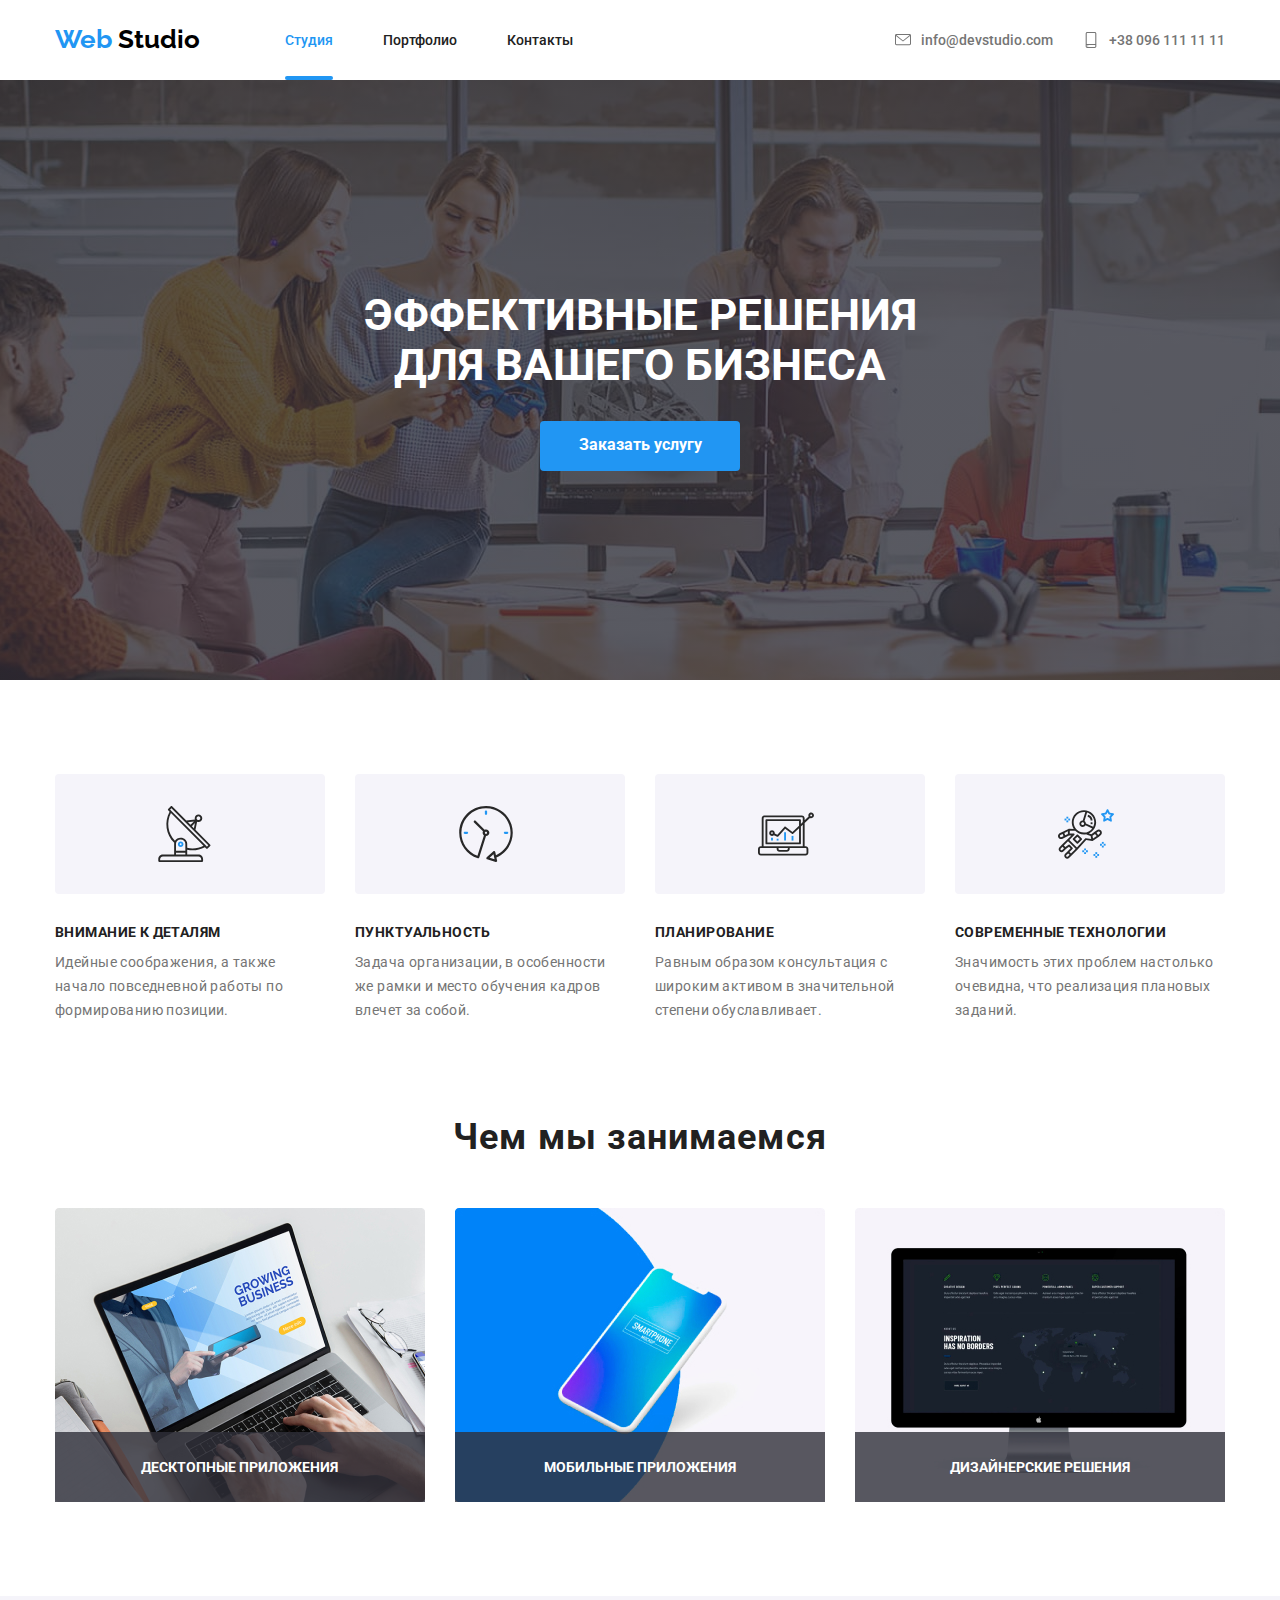
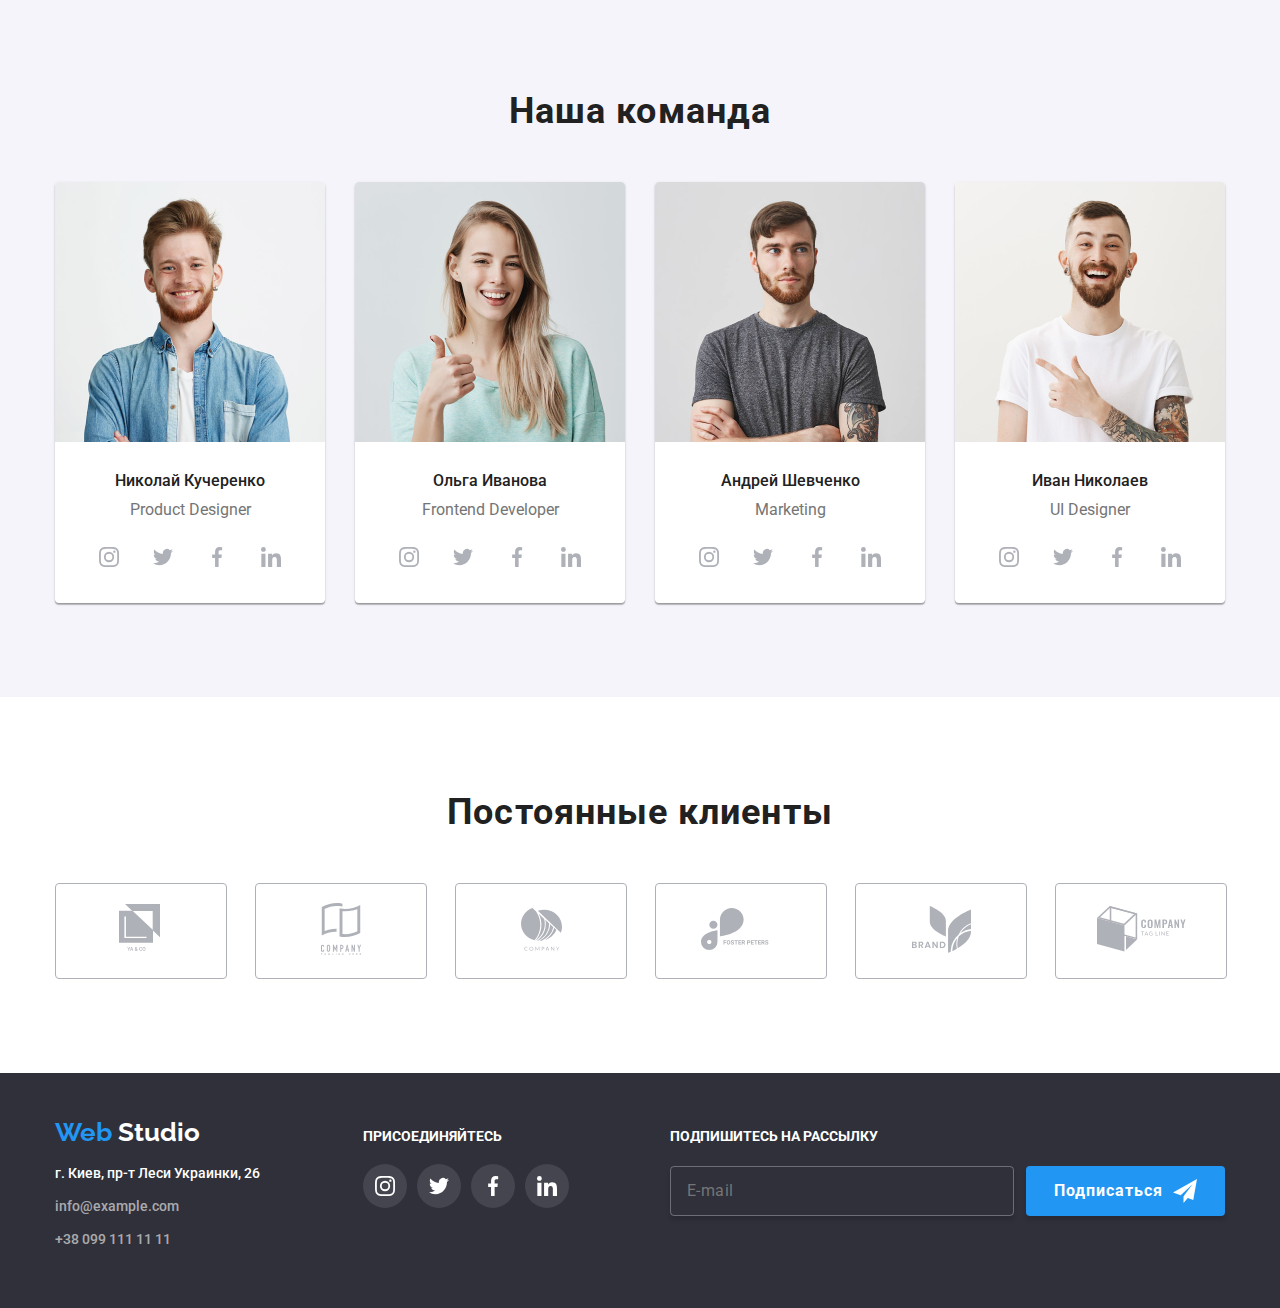
==== index.html @ 0047af76 "clone-of-hw-5" ====
<!DOCTYPE html>
<html lang="en">
  <head>
    <meta charset="UTF-8" />
    <meta name="viewport" content="width=device-width, initial-scale=1.0" />
    <title>Web Studio v.1</title>
    <link rel="stylesheet" href="./css/normalize.css" />
    <link rel="stylesheet" href="./css/styles.css" />
    <link
      href="https://fonts.googleapis.com/css2?family=Raleway:wght@700&family=Roboto:wght@400;500;700&display=swap"
      rel="stylesheet"
    />
  </head>
  <body>
    <header>
      <div class="container">
        <a class="logo" href="./index.html">Web <span>Studio</span></a>
        <nav>
          <ul class="header-menu-list">
            <li class="header-menu-listitem">
              <a class="actual-page" href="./index.html">Студия</a>
            </li>
            <li class="header-menu-listitem">
              <a href="./portfolio.html">Портфолио</a>
            </li>
            <li class="header-menu-listitem"><a href="">Контакты</a></li>
          </ul>
        </nav>
        <address class="header-contacts-list">
          <ul class="header-contacts-list">
            <li class="header-contacts-listitem">
              <a href="mailto:info@devstudio.com"
                ><svg class="header-adress-icon">
                  <use href="./img/sprite.svg#envelope"></use>
                </svg>
                info@devstudio.com</a
              >
            </li>
            <li class="header-contacts-listitem">
              <a href="tel:+380961111111"
                ><svg class="header-adress-icon">
                  <use href="./img/sprite.svg#smartphone"></use>
                </svg>
                +38 096 111 11 11</a
              >
            </li>
          </ul>
        </address>
      </div>
    </header>
    <main>
      <section>
        <div class="mainimage">
          <h1>эффективные решения для вашего бизнеса</h1>
          <button>
            Заказать услугу
          </button>
        </div>
      </section>
      <section>
        <h2 class="visually-hidden">Наши преимущества</h2>
        <div class="container container-padding">
          <ul class="our-benefits-list">
            <li class="our-benefits-listitem">
              <div>
                <svg class="our-benefits-icon">
                  <use href="./img/sprite.svg#antenna1"></use>
                </svg>
              </div>
              <h3>Внимание к деталям</h3>
              <p>
                Идейные соображения, а также начало повседневной работы по
                формированию позиции.
              </p>
            </li>
            <li class="our-benefits-listitem">
              <div>
                <svg class="our-benefits-icon">
                  <use href="./img/sprite.svg#clock1"></use>
                </svg>
              </div>
              <h3>Пунктуальность</h3>
              <p>
                Задача организации, в особенности же рамки и место обучения
                кадров влечет за собой.
              </p>
            </li>
            <li class="our-benefits-listitem">
              <div>
                <svg class="our-benefits-icon">
                  <use href="./img/sprite.svg#diagram1"></use>
                </svg>
              </div>
              <h3>Планирование</h3>
              <p>
                Равным образом консультация с широким активом в значительной
                степени обуславливает.
              </p>
            </li>
            <li class="our-benefits-listitem">
              <div>
                <svg class="our-benefits-icon">
                  <use href="./img/sprite.svg#astronaut1"></use>
                </svg>
              </div>
              <h3>Современные технологии</h3>
              <p>
                Значимость этих проблем настолько очевидна, что реализация
                плановых заданий.
              </p>
            </li>
          </ul>
        </div>
      </section>
      <section>
        <div class="container container-padding cropped-container">
          <h2>Чем мы занимаемся</h2>
          <ul class="what-we-do-list">
            <li class="what-we-do-list-item">
              <img src="./img/img1.jpg" alt="Изоброжение ноутбука" />
              <h3 class="what-we-do-list-header">Десктопные приложения</h3>
            </li>
            <li class="what-we-do-list-item">
              <img src="./img/img2.jpg" alt="Изоброжение смартфона" />
              <h3 class="what-we-do-list-header">Мобильные приложения</h3>
            </li>
            <li class="what-we-do-list-item">
              <img src="./img/img3.jpg" alt="Изоброжение сайта" />
              <h3 class="what-we-do-list-header">Дизайнерские решения</h3>
            </li>
          </ul>
        </div>
      </section>
      <section class="our-team-section">
        <div class="container container-padding">
          <h2>Наша команда</h2>
          <ul class="our-team-list">
            <li class="our-team-list-item">
              <img src="./img/our-team-img-1.png" alt="Николай Кучеренко" />
              <h4 class="our-team-list-name">Николай Кучеренко</h4>
              <p class="our-team-list-role">Product Designer</p>
              <ul class="our-team-list-item-social">
                <li>
                  <a href="" class="social">
                    <svg class="our-team-social-icon">
                      <use href="./img/sprite.svg#instagram"></use>
                    </svg>
                  </a>
                </li>
                <li>
                  <a href="" class="social">
                    <svg class="our-team-social-icon">
                      <use href="./img/sprite.svg#twitter"></use>
                    </svg>
                  </a>
                </li>
                <li>
                  <a href="" class="social">
                    <svg class="our-team-social-icon">
                      <use href="./img/sprite.svg#facebook"></use>
                    </svg>
                  </a>
                </li>
                <li>
                  <a href="" class="social">
                    <svg class="our-team-social-icon">
                      <use href="./img/sprite.svg#linkedin"></use>
                    </svg>
                  </a>
                </li>
              </ul>
            </li>
            <li class="our-team-list-item">
              <img src="./img/our-team-img-2.png" alt="Ольга Иванова" />
              <h4 class="our-team-list-name">Ольга Иванова</h4>
              <p class="our-team-list-role">Frontend Developer</p>
              <ul class="our-team-list-item-social">
                <li>
                  <a href="" class="social">
                    <svg class="our-team-social-icon">
                      <use href="./img/sprite.svg#instagram"></use>
                    </svg>
                  </a>
                </li>
                <li>
                  <a href="" class="social">
                    <svg class="our-team-social-icon">
                      <use href="./img/sprite.svg#twitter"></use>
                    </svg>
                  </a>
                </li>
                <li>
                  <a href="" class="social">
                    <svg class="our-team-social-icon">
                      <use href="./img/sprite.svg#facebook"></use>
                    </svg>
                  </a>
                </li>
                <li>
                  <a href="" class="social">
                    <svg class="our-team-social-icon">
                      <use href="./img/sprite.svg#linkedin"></use>
                    </svg>
                  </a>
                </li>
              </ul>
            </li>
            <li class="our-team-list-item">
              <img src="./img/our-team-img-3.png" alt="Андрей Шевченко" />
              <h4 class="our-team-list-name">Андрей Шевченко</h4>
              <p class="our-team-list-role">Marketing</p>
              <ul class="our-team-list-item-social">
                <li>
                  <a href="" class="social">
                    <svg class="our-team-social-icon">
                      <use href="./img/sprite.svg#instagram"></use>
                    </svg>
                  </a>
                </li>
                <li>
                  <a href="" class="social">
                    <svg class="our-team-social-icon">
                      <use href="./img/sprite.svg#twitter"></use>
                    </svg>
                  </a>
                </li>
                <li>
                  <a href="" class="social">
                    <svg class="our-team-social-icon">
                      <use href="./img/sprite.svg#facebook"></use>
                    </svg>
                  </a>
                </li>
                <li>
                  <a href="" class="social">
                    <svg class="our-team-social-icon">
                      <use href="./img/sprite.svg#linkedin"></use>
                    </svg>
                  </a>
                </li>
              </ul>
            </li>
            <li class="our-team-list-item">
              <img src="./img/our-team-img-4.png" alt="Иван Николаев" />
              <h4 class="our-team-list-name">Иван Николаев</h4>
              <p class="our-team-list-role">UI Designer</p>
              <ul class="our-team-list-item-social">
                <li>
                  <a href="" class="social">
                    <svg class="our-team-social-icon">
                      <use href="./img/sprite.svg#instagram"></use>
                    </svg>
                  </a>
                </li>
                <li>
                  <a href="" class="social">
                    <svg class="our-team-social-icon">
                      <use href="./img/sprite.svg#twitter"></use>
                    </svg>
                  </a>
                </li>
                <li>
                  <a href="" class="social">
                    <svg class="our-team-social-icon">
                      <use href="./img/sprite.svg#facebook"></use>
                    </svg>
                  </a>
                </li>
                <li>
                  <a href="" class="social">
                    <svg class="our-team-social-icon">
                      <use href="./img/sprite.svg#linkedin"></use>
                    </svg>
                  </a>
                </li>
              </ul>
            </li>
          </ul>
        </div>
      </section>
      <section>
        <div class="container container-padding">
          <h2>Постоянные клиенты</h2>
          <ul class="our-clients-list">
            <li class="our-clients-listitem">
              <a href="">
                <svg class="our-clients-icon">
                  <use href="./img/sprite.svg#Client1"></use>
                </svg>
              </a>
            </li>
            <li class="our-clients-listitem">
              <a href="">
                <svg class="our-clients-icon">
                  <use href="./img/sprite.svg#Client2"></use>
                </svg>
              </a>
            </li>
            <li class="our-clients-listitem">
              <a href="">
                <svg class="our-clients-icon">
                  <use href="./img/sprite.svg#Client3"></use>
                </svg>
              </a>
            </li>
            <li class="our-clients-listitem">
              <a href="">
                <svg class="our-clients-icon">
                  <use href="./img/sprite.svg#Client4"></use>
                </svg>
              </a>
            </li>
            <li class="our-clients-listitem">
              <a href="">
                <svg class="our-clients-icon">
                  <use href="./img/sprite.svg#Client5"></use>
                </svg>
              </a>
            </li>
            <li class="our-clients-listitem">
              <a href="">
                <svg class="our-clients-icon">
                  <use href="./img/sprite.svg#Client6"></use>
                </svg>
              </a>
            </li>
          </ul>
        </div>
      </section>
    </main>
    <footer>
      <div class="container">
        <div class="footer-list">
          <div>
            <a class="footer-logo" href="./index.html"
              >Web <span>Studio</span></a
            >
            <address>
              <ul class="footer-contacts-list">
                <li>г. Киев, пр-т Леси Украинки, 26</li>
                <li><a href="mailto:info@example.com">info@example.com</a></li>
                <li><a href="tel:+380991111111">+38 099 111 11 11</a></li>
              </ul>
            </address>
          </div>
          <div>
            <p class="footer-list-item">присоединяйтесь</p>
            <ul class="footer-social">
              <li>
                <a href="" class="social">
                  <svg class="footer-icon">
                    <use href="./img/sprite.svg#instagram"></use>
                  </svg>
                </a>
              </li>
              <li>
                <a href="" class="social">
                  <svg class="footer-icon">
                    <use href="./img/sprite.svg#twitter"></use>
                  </svg>
                </a>
              </li>
              <li>
                <a href="" class="social">
                  <svg class="footer-icon">
                    <use href="./img/sprite.svg#facebook"></use>
                  </svg>
                </a>
              </li>
              <li>
                <a href="" class="social">
                  <svg class="footer-icon">
                    <use href="./img/sprite.svg#linkedin"></use>
                  </svg>
                </a>
              </li>
            </ul>
          </div>
          <div>
            <form action="" method="get">
              <label class="footer-list-item" for="roma"
                >Подпишитесь на рассылку</label
              >
              <div class="input-group">
                <input
                  id="mail-input"
                  name="Emailinput"
                  type="mail"
                  placeholder="E-mail"
                />
                <button class="submit-button" type="submit">
                  <a>
                    <span>Подписаться</span>
                    <svg class="send-icon">
                      <use href="./img/sprite.svg#icon-send"></use>
                    </svg>
                  </a>
                </button>
              </div>
            </form>
          </div>
        </div>
      </div>
    </footer>
  </body>
</html>
---- css/styles.css ----
:root {
  --main-color: #2196f3;
  --black-color: #000000;
  --icon-black-color: #282828;
  --white-color: #ffffff;
  --text-color: #757575;
  --title-color: #212121;
  --social-icon-color: #afb1b8;
  --overlay-color: rgba(47, 48, 58, 0.8);
  --transition-fuction: 250ms cubic-bezier(0.4, 0, 0.2, 1);
}
* {
  padding: 0px;
  margin: 0px;
}
a {
  text-decoration: none;
}
li {
  list-style: none;
}
img {
  display: block;
}
header > div {
  display: flex;
  align-items: center;
}
.header-adress-icon {
  margin-right: 10px;
  width: 16px;
  height: 16px;
}
.logo {
  color: var(--main-color);
  font-family: "Raleway", sans-serif;
  font-weight: 700;
  font-size: 26px;
}
.logo > span {
  color: var(--black-color);
}
.header-menu-list {
  display: flex;
  margin-left: 85px;
}
.header-menu-listitem {
  display: block;
}
.header-menu-list a {
  color: var(--title-color);
  font-family: "Roboto", sans-serif;
  font-weight: 500;
  font-size: 14px;
  transition: color var(--transition-fuction);
  display: flex;
  padding: 32px 0px;
}
.header-menu-list :not(:first-child) {
  margin-left: 50px;
}
.header-menu-list a:hover,
.header-menu-list a:focus {
  color: var(--main-color);
}
.header-menu-list .actual-page {
  color: var(--main-color);
}
.actual-page {
  position: relative;
}
.actual-page:after {
  content: "";
  background: var(--main-color);
  border-radius: 2px;
  height: 4px;
  position: absolute;
  bottom: 0px;
  left: 0px;
  right: 0px;
}
.header-contacts-list {
  display: flex;
  margin-left: auto;
}
.header-contacts-list a {
  color: var(--text-color);
  font-family: "Roboto", sans-serif;
  font-weight: 500;
  font-size: 14px;
  font-style: normal;
  transition: color var(--transition-fuction), fill var(--transition-fuction);
  fill: var(--text-color);
}
.header-contacts-list a:hover,
.header-contacts-list a:focus {
  color: var(--main-color);
  fill: var(--main-color);
}
.header-contacts-list li:not(:first-child) {
  margin-left: 30px;
}
.header-contacts-listitem a {
  display: flex;
  align-items: center;
}
.container {
  width: 1170px;
  margin: 0px auto 0px;
}
.container-padding {
  padding: 94px 0px 94px;
}
.mainimage {
  background: linear-gradient(var(--overlay-color), var(--overlay-color)),
    url("../img/Header-img-condensed.jpg") no-repeat center;
  display: flex;
  flex-direction: column;
  align-items: center;
  justify-content: center;
  height: 600px;
  max-width: 1600px;
  margin-right: auto;
  margin-left: auto;
}
h1 {
  color: var(--white-color);
  font-family: "Roboto", sans-serif;
  font-weight: 700;
  font-size: 44px;
  text-transform: uppercase;
  margin-bottom: 30px;
  width: 650px;
  text-align: center;
}
.mainimage > button {
  background-color: var(--main-color);
  color: var(--white-color);
  font-family: "Roboto", sans-serif;
  font-weight: 700;
  font-size: 16px;
  width: 200px;
  height: 50px;
  border-width: 0px;
  border-radius: 4px;
}
.our-benefits-list {
  color: var(--text-color);
  font-family: "Roboto", sans-serif;
  font-weight: 400;
  font-size: 14px;
  letter-spacing: 0.03em;
  display: flex;
}
.our-benefits-listitem {
  width: calc((100% - 30px * 3) / 4);
}
.our-benefits-listitem div {
  display: flex;
  justify-content: center;
  align-items: center;
  background-color: #f5f4fa;
  border-radius: 4px;
  height: 120px;
}
.our-benefits-listitem:not(:last-child) {
  margin-right: 30px;
}
.our-benefits-listitem p {
  line-height: 24px;
}
.our-benefits-list h3 {
  color: var(--title-color);
  font-family: "Roboto", sans-serif;
  font-weight: 700;
  font-size: 14px;
  text-transform: uppercase;
  margin-top: 30px;
  margin-bottom: 10px;
}
.our-benefits-icon {
  width: 64px;
  height: 64px;
}
section h2 {
  color: var(--title-color);
  font-family: "Roboto", sans-serif;
  font-weight: 700;
  font-size: 36px;
  margin-bottom: 50px;
  line-height: 42px;
  text-align: center;
  letter-spacing: 0.03em;
}
.cropped-container {
  padding-top: 0px;
}
.what-we-do-list {
  display: flex;
}
.what-we-do-list-item {
  position: relative;
  width: calc((100% - 30px * 2) / 3);
}
.what-we-do-list-item:not(:last-child) {
  margin-right: 30px;
}
.what-we-do-list-header {
  color: var(--white-color);
  font-family: "Roboto", sans-serif;
  font-weight: 700;
  font-size: 14px;
  text-transform: uppercase;
  text-align: center;
  line-height: 70px;
  background-color: var(--overlay-color);
  width: 100%;
  position: absolute;
  bottom: 0px;
}
.our-team-section {
  background-color: #f5f4fa;
}
.our-team h2 {
  margin-top: 0px;
  padding-top: 94px;
  margin-bottom: 50;
  line-height: 42px;
  text-align: center;
  letter-spacing: 0.03em;
}
.our-team-list,
.our-team-list-item-social {
  display: flex;
}
.our-team-list-item {
  width: calc((100% - 30px * 3) / 4);
  background-color: var(--white-color);
  box-shadow: 0px 2px 1px rgba(0, 0, 0, 0.2), 0px 1px 1px rgba(0, 0, 0, 0.14),
    0px 1px 3px rgba(0, 0, 0, 0.12);
  border-radius: 4px;
}
.our-team-list-item:not(:last-child) {
  margin-right: 30px;
}
.our-team-list-item h4 {
  color: var(--title-color);
  font-family: "Roboto", sans-serif;
  font-weight: 500;
  font-size: 16px;
  margin: 30px 0px 0px;
  text-align: center;
}
.our-team-list-item img {
  width: 100%;
}
.our-team-list-item p {
  color: var(--text-color);
  font-family: "Roboto", sans-serif;
  font-weight: 400;
  font-size: 16px;
  margin: 10px 0px 0px;
  text-align: center;
}
.our-team-list-item-social {
  justify-content: space-between;
  padding: 16px 32px 24px;
}
.our-team-social-icon,
.footer-icon {
  height: 44px;
  width: 44px;
}
.social {
  display: block;
  line-height: 0px;
  fill: var(--social-icon-color);
  border-radius: 50%;
  transition: fill var(--transition-fuction),
    background var(--transition-fuction);
}
.social:hover,
.social:focus {
  fill: var(--white-color);
  background: var(--main-color);
}
.our-clients h2 {
  padding-top: 94px;
  margin-top: 0px;
  margin-bottom: 50px;
  line-height: 42px;
  text-align: center;
  letter-spacing: 0.03em;
}
.our-clients-list {
  display: flex;
}
.our-clients-listitem:not(:last-child) {
  margin-right: 30px;
}
.our-clients-listitem {
  width: calc((100% - 30px * 5) / 6);
}
.our-clients-listitem a:hover,
.our-clients-listitem a:focus {
  fill: var(--main-color);
  border-color: var(--main-color);
}
.our-clients-listitem a {
  display: inline-block;
  fill: var(--social-icon-color);
  border: 1px solid var(--social-icon-color);
  border-radius: 4px;
  transition: fill var(--transition-fuction),
    border-color var(--transition-fuction);
}
.our-clients-icon {
  width: 170px;
  height: 90px;
}
footer {
  background-color: #2f303a;
  padding: 45px 0px 60px;
}
.footer-list,
.footer-social {
  display: flex;
}
.footer-list {
  align-items: baseline;
}
.footer-social {
  margin-top: 20px;
}
.footer-social a {
  background: rgba(255, 255, 255, 0.1);
  fill: var(--white-color);
}
.footer-social > li:not(:last-child) {
  margin-right: 10px;
}
.footer-list > div:not(:last-child) {
  width: calc((100% - 60px) / 4);
  margin-right: 30px;
}
.footer-list > div:last-child {
  width: calc((100% - 60px) / 2);
}
.footer-logo {
  color: var(--main-color);
  font-family: "Raleway", sans-serif;
  font-weight: 700;
  font-size: 26px;
}
.footer-logo > span {
  color: var(--white-color);
}
.footer-contacts-list a {
  color: rgba(255, 255, 255, 0.6);
  font-family: "Roboto", sans-serif;
  font-weight: 500;
  font-size: 14px;
  font-style: normal;
  transition: color var(--transition-fuction);
}
.footer-contacts-list a:hover {
  color: var(--main-color);
}
.footer-contacts-list li {
  color: var(--white-color);
  font-family: "Roboto", sans-serif;
  font-weight: 500;
  font-size: 14px;
  font-style: normal;
  padding-top: 17px;
}
.footer-list-item {
  color: var(--white-color);
  font-family: "Roboto", sans-serif;
  font-weight: 700;
  font-size: 14px;
  text-transform: uppercase;
}
.visually-hidden {
  position: absolute;
  width: 1px;
  height: 1px;
  margin: -1px;
  border: 0;
  padding: 0;
  clip: rect(0 0 0 0);
  overflow: hidden;
}
.secondari-nav {
  padding: 0px 400px 50px;
}
.secondari-nav-list {
  display: flex;
  justify-content: center;
}
.secondary-nav-listitem:not(:last-child) {
  margin-right: 8px;
}
.secondary-nav-listitem a {
  display: inline-block;
  font-family: "Roboto", sans-serif;
  font-weight: 500;
  font-size: 16px;
  line-height: 38px;
  height: 38px;
  background: #f5f4fa;
  border-radius: 4px;
  padding: 0px 22px 0px;
  color: var(--title-color);
  transition: background var(--transition-fuction),
    color var(--transition-fuction), box-shadow var(--transition-fuction);
}
.secondary-nav-listitem a:hover,
.secondary-nav-listitem a:focus {
  background: var(--main-color);
  color: var(--white-color);
  box-shadow: 0px 2px 2px rgba(0, 0, 0, 0.12), 0px 1px 2px rgba(0, 0, 0, 0.08),
    0px 3px 1px rgba(0, 0, 0, 0.1);
}
.portfolio {
  padding: 94px 0px 94px;
  border-top: 1px solid #ececec;
}
.portfolio-list {
  display: flex;
  flex-wrap: wrap;
}
.portfolio-list li {
  width: calc((100% - 60px) / 3);
  margin-bottom: 30px;
}
.portfolio-list > li:not(:nth-child(3n)) {
  margin-right: 30px;
}
.portfolio-list > li:nth-last-child(-n + 3) {
  margin-bottom: 0px;
}
.portfolio-listitem {
  display: inline-block;
  border: 1px solid #eeeeee;
  transition: box-shadow var(--transition-fuction);
}
.portfolio-listitem > div:first-child {
  position: relative;
  overflow: hidden;
}
.hover-text {
  background: rgba(33, 150, 243, 0.9);
  color: var(--white-color);
  font-family: "Roboto", sans-serif;
  font-weight: 400;
  font-size: 18px;
  line-height: 28px;
  height: 100%;
  width: 100%;
  padding: 63px 24px;
  top: 100%;
  position: absolute;
  transition: top var(--transition-fuction);
}
.portfolio-listitem:hover,
.portfolio-listitem:focus {
  box-shadow: 1px 4px 6px rgba(0, 0, 0, 0.16), 0px 4px 4px rgba(0, 0, 0, 0.06),
    0px 1px 1px rgba(0, 0, 0, 0.12);
}
.portfolio-listitem:hover .hover-text,
.portfolio-listitem:focus .hover-text {
  top: 0px;
}
.portfolio-listitem-div {
  padding: 20px 24px 20px;
  position: relative;
  background: var(--white-color);
}
.portfolio-listitem-div > h4 {
  color: var(--title-color);
  font-family: "Roboto", sans-serif;
  font-weight: 700;
  font-size: 18px;
  line-height: 36px;
}
.portfolio-listitem-div > h4 + p {
  color: var(--text-color);
  font-family: "Roboto", sans-serif;
  font-weight: 400;
  font-size: 16px;
  line-height: 30px;
  margin-top: 4px;
}
.portfolio-listitem img {
  width: 100%;
}
.submit-button {
  border: none;
  background: none;
}
.submit-button > a {
  font-family: Roboto;
  font-weight: 700;
  font-size: 16px;
  line-height: 30px;
  text-align: center;
  letter-spacing: 0.06em;
  color: var(--white-color);
  background: var(--main-color);
  display: flex;
  align-items: center;
  cursor: pointer;
  padding: 10px 28px;
  box-shadow: 0px 4px 4px rgba(0, 0, 0, 0.15);
  border-radius: 4px;
}
.send-icon {
  width: 24px;
  height: 24px;
  fill: var(--white-color);
  margin-left: 10px;
}
.input-group {
  display: flex;
  margin-top: 20px;
}
.input-group input {
  margin-right: 12px;
  background: none;
  border: 1px solid rgba(255, 255, 255, 0.3);
  border-radius: 4px;
  width: 358px;
  box-shadow: 0px 4px 4px rgba(0, 0, 0, 0.15);
  font-family: Roboto;
  font-weight: 400;
  font-size: 16px;
  line-height: 20px;
  letter-spacing: 0.03em;
  color: rgba(255, 255, 255, 0.6);
  text-indent: 16px;
}
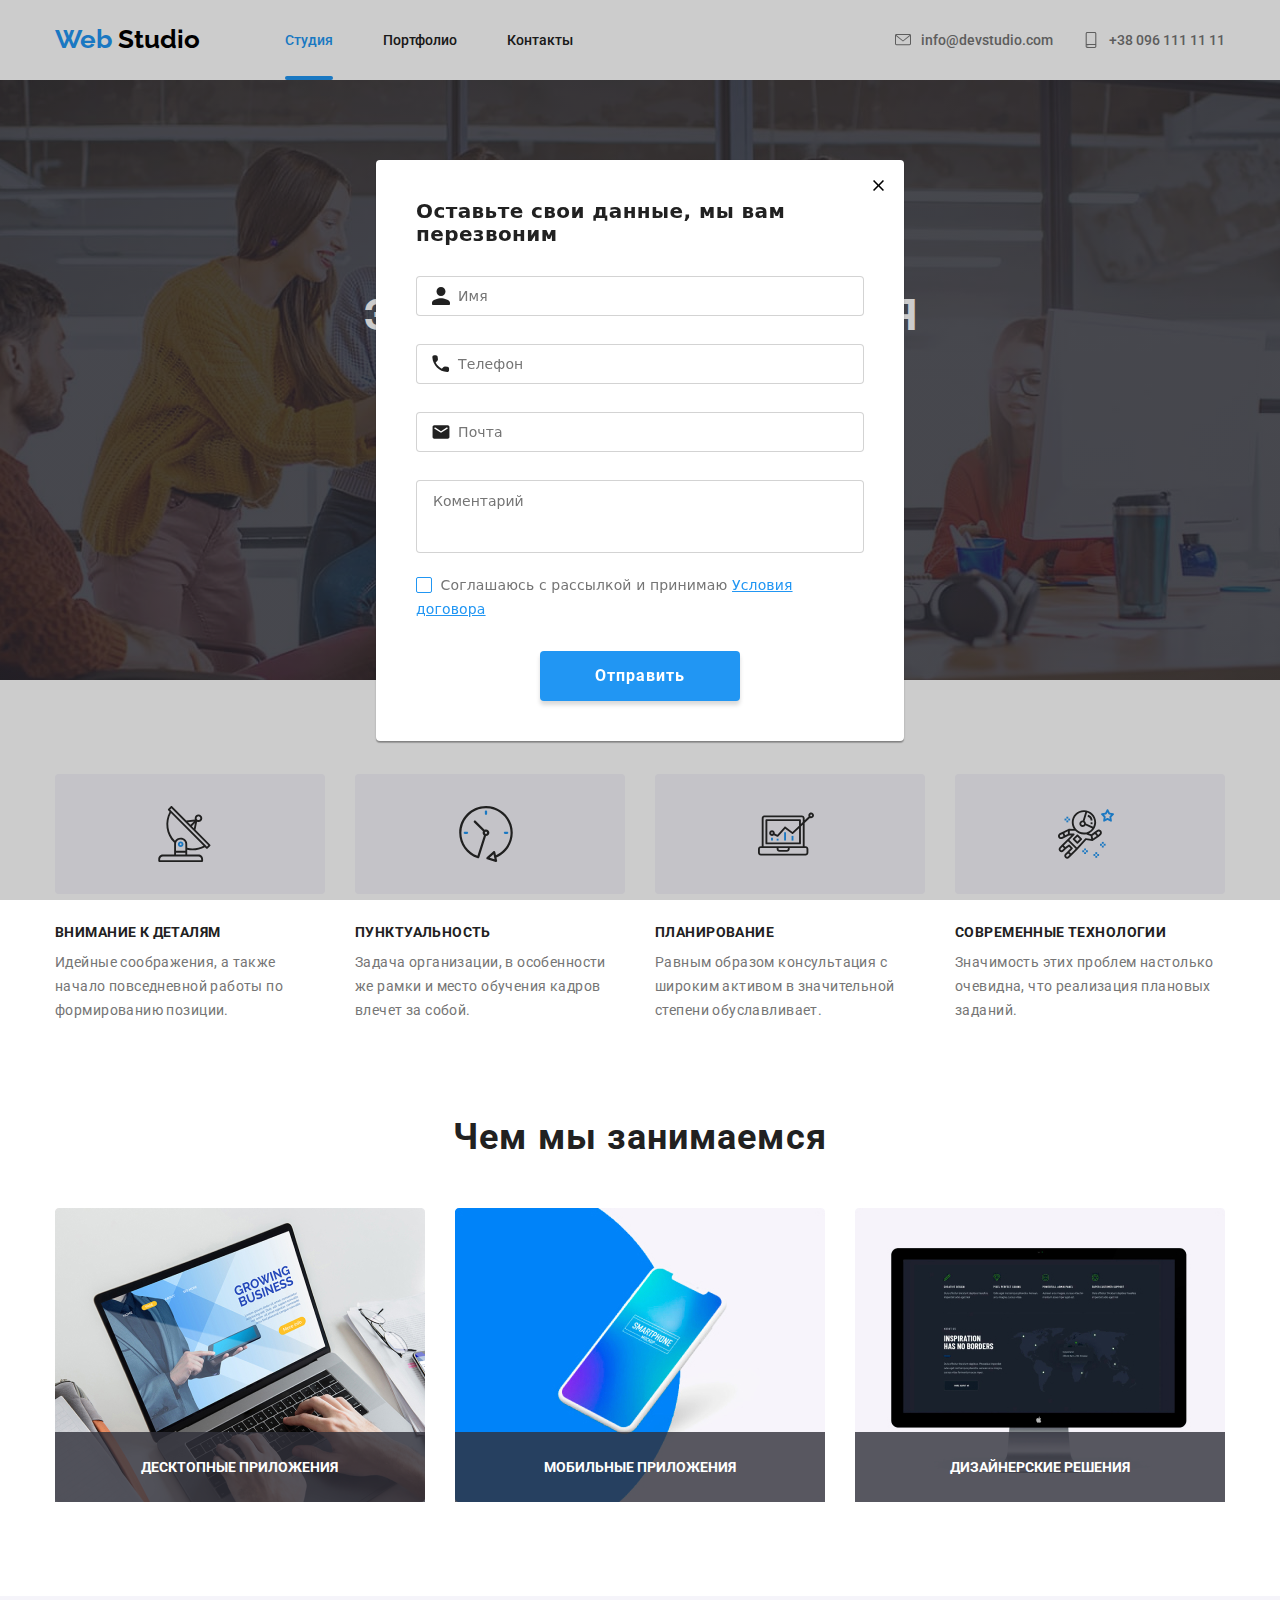
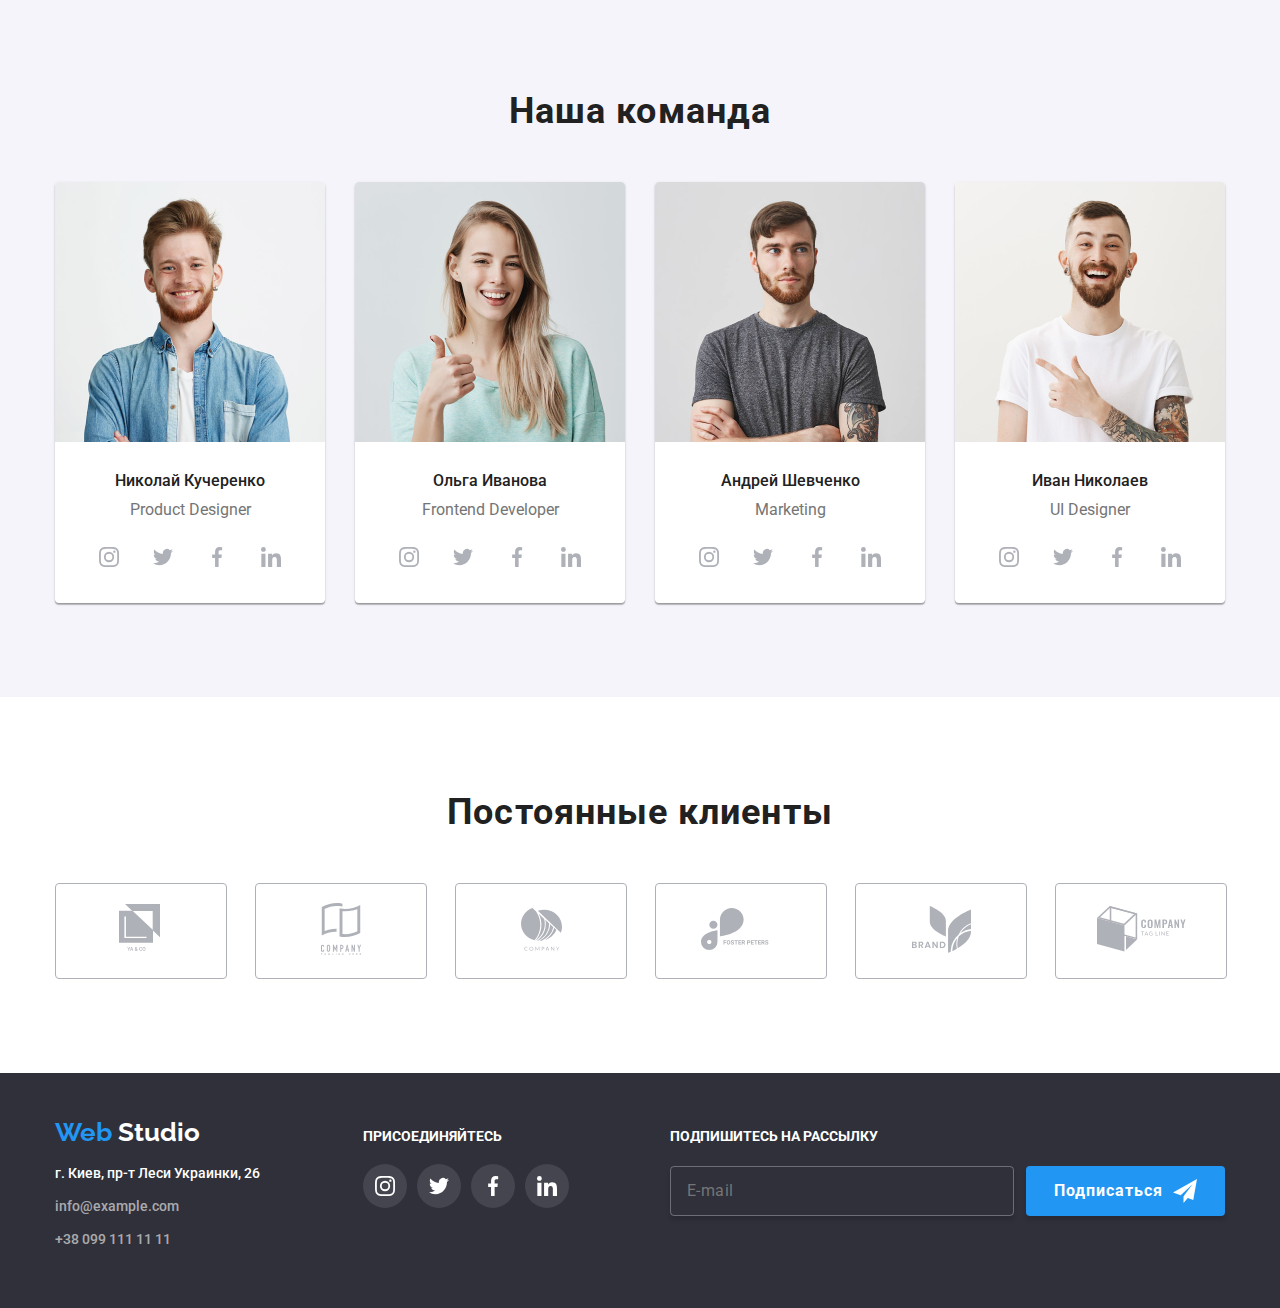
==== commit f65b5c6b: "popup-done" ====
--- a/index.html
+++ b/index.html
@@ -327,6 +327,62 @@
           </ul>
         </div>
       </section>
+      <div class="backdrop is-hidden">
+        <form action="" method="get">
+          <div role="group" class="modal-group">
+            <div class="close-button-div">
+              <a href="/index.html" class="close-button">
+                <svg class="close-icon">
+                  <use href="./img/sprite.svg#close-icon"></use>
+                </svg>
+              </a>
+            </div>
+            <p class="modal-header">
+              Оставьте свои данные, мы вам перезвоним
+            </p>
+            <label class="modal name">
+              <input name="modal-name" type="text" />
+              <svg class="modal-icon">
+                <use href="./img/sprite.svg#name-icon"></use>
+              </svg>
+              <span>Имя</span>
+            </label>
+            <label class="modal email">
+              <input name="modal-email" type="email" />
+              <svg class="modal-icon">
+                <use href="./img/sprite.svg#tel-icon"></use>
+              </svg>
+              <span>Телефон</span>
+            </label>
+            <label class="modal tel">
+              <input name="modal-tel" type="tel" />
+              <svg class="modal-icon">
+                <use href="./img/sprite.svg#email-icon"></use>
+              </svg>
+              <span>Почта</span>
+            </label>
+            <textarea
+              name="comment"
+              id="comment"
+              rows="26"
+              placeholder="Коментарий"
+            ></textarea>
+            <label class="modal-check"
+              ><input name="modal-check" type="checkbox" />
+              <svg class="checkbox-icon">
+                <use href="./img/sprite.svg#checkbox-icon"></use>
+              </svg>
+              <span>Соглашаюсь с рассылкой и принимаю </span
+              ><a href="">Условия договора</a></label
+            >
+            <button class="submit-button" type="submit">
+              <a>
+                <span>Отправить</span>
+              </a>
+            </button>
+          </div>
+        </form>
+      </div>
     </main>
     <footer>
       <div class="container">
@@ -378,7 +434,7 @@
           </div>
           <div>
             <form action="" method="get">
-              <label class="footer-list-item" for="roma"
+              <label class="footer-list-item" for="mail-input"
                 >Подпишитесь на рассылку</label
               >
               <div class="input-group">
--- a/css/styles.css
+++ b/css/styles.css
@@ -540,3 +540,161 @@
   color: rgba(255, 255, 255, 0.6);
   text-indent: 16px;
 }
+.backdrop {
+  position: fixed;
+  top: 0;
+  right: 0;
+  bottom: 0;
+  left: 0;
+  background: rgba(0, 0, 0, 0.2);
+  display: flex;
+  justify-content: center;
+  align-items: center;
+  opacity: 1;
+  transition: opacity var(--transition-fuction);
+}
+.modal-group {
+  display: flex;
+  flex-direction: column;
+  align-items: center;
+  width: 528px;
+  height: 581px;
+  top: 222px;
+  background: var(--white-color);
+  box-shadow: 0px 2px 1px rgba(0, 0, 0, 0.2), 0px 1px 1px rgba(0, 0, 0, 0.14),
+    0px 1px 3px rgba(0, 0, 0, 0.12);
+  border-radius: 4px;
+  font-weight: 400;
+  font-size: 14px;
+  line-height: 16px;
+  letter-spacing: 0.01em;
+  color: var(--text-color);
+  padding: 40px;
+  position: relative;
+  top: -50%;
+  transform: scale(1);
+  transition: transform var(--transition-fuction);
+}
+.modal > span {
+  position: absolute;
+  left: 42px;
+  top: 12px;
+  transition: var(--transition-fuction);
+}
+.modal-group input:not([type="checkbox"]) {
+  border: 1px solid rgba(33, 33, 33, 0.2);
+  border-radius: 4px;
+  width: 448px;
+  height: 40px;
+  transition: border var(--transition-fuction);
+}
+.modal-group input:focus {
+  border: 1px solid var(--main-color);
+  outline: none;
+  padding-left: 42px;
+}
+.modal-group input:focus + .modal-icon {
+  fill: var(--main-color);
+}
+.modal-group input:focus:not([type="checkbox"]) + svg + span {
+  left: 16px;
+  top: -20px;
+  color: var(--main-color);
+  font-size: 12px;
+}
+.modal-group textarea {
+  border: 1px solid rgba(33, 33, 33, 0.2);
+  border-radius: 4px;
+  resize: none;
+  margin-bottom: 20px;
+  width: 100%;
+  padding: 12px 16px;
+  transition: border var(--transition-fuction);
+}
+.modal-group textarea:focus {
+  outline: none;
+  border: 1px solid var(--main-color);
+}
+.modal-header {
+  font-weight: 700;
+  font-size: 20px;
+  line-height: 23px;
+  letter-spacing: 0.02em;
+  color: var(--title-color);
+  margin-bottom: 30px;
+}
+.modal {
+  position: relative;
+  margin-bottom: 28px;
+  display: flex;
+  align-items: center;
+}
+.modal-icon {
+  position: absolute;
+  left: 16px;
+  fill: var(--title-color);
+  width: 18px;
+  height: 18px;
+  transition: fill var(--transition-fuction);
+}
+.modal-check {
+  line-height: 24px;
+  margin-bottom: 30px;
+  position: relative;
+}
+.modal-check span {
+  margin-left: 7px;
+}
+.close-icon {
+  width: 11px;
+  height: 11px;
+}
+.close-button {
+  position: absolute;
+  top: 10px;
+  right: 10px;
+  border-radius: 50%;
+  display: block;
+  padding: 9px;
+  line-height: 0;
+  border: 1px solid rgba(0, 0, 0, 0);
+  transition: fill var(--transition-fuction), border var(--transition-fuction);
+}
+.close-button:hover {
+  fill: var(--main-color);
+  border: 1px solid rgba(0, 0, 0, 0.1);
+}
+.modal-group .submit-button > a {
+  padding: 10px 55px;
+}
+.modal-check > input {
+  opacity: 0;
+}
+.checkbox-icon {
+  width: 16px;
+  height: 16px;
+  position: absolute;
+  top: 4px;
+  left: 0px;
+  border: 1px solid var(--main-color);
+  border-radius: 2px;
+  fill: none;
+  transition: fill var(--transition-fuction),
+    background var(--transition-fuction);
+}
+.modal-check > input:checked + .checkbox-icon {
+  fill: var(--white-color);
+  background: var(--main-color);
+}
+.modal-check > a {
+  text-decoration: underline;
+  color: var(--main-color);
+}
+/* .is-hidden {
+  opacity: 0;
+  visibility: hidden;
+  pointer-events: none;
+}
+.is-hidden .modal-group {
+  transform: scale(0.2); */
+}
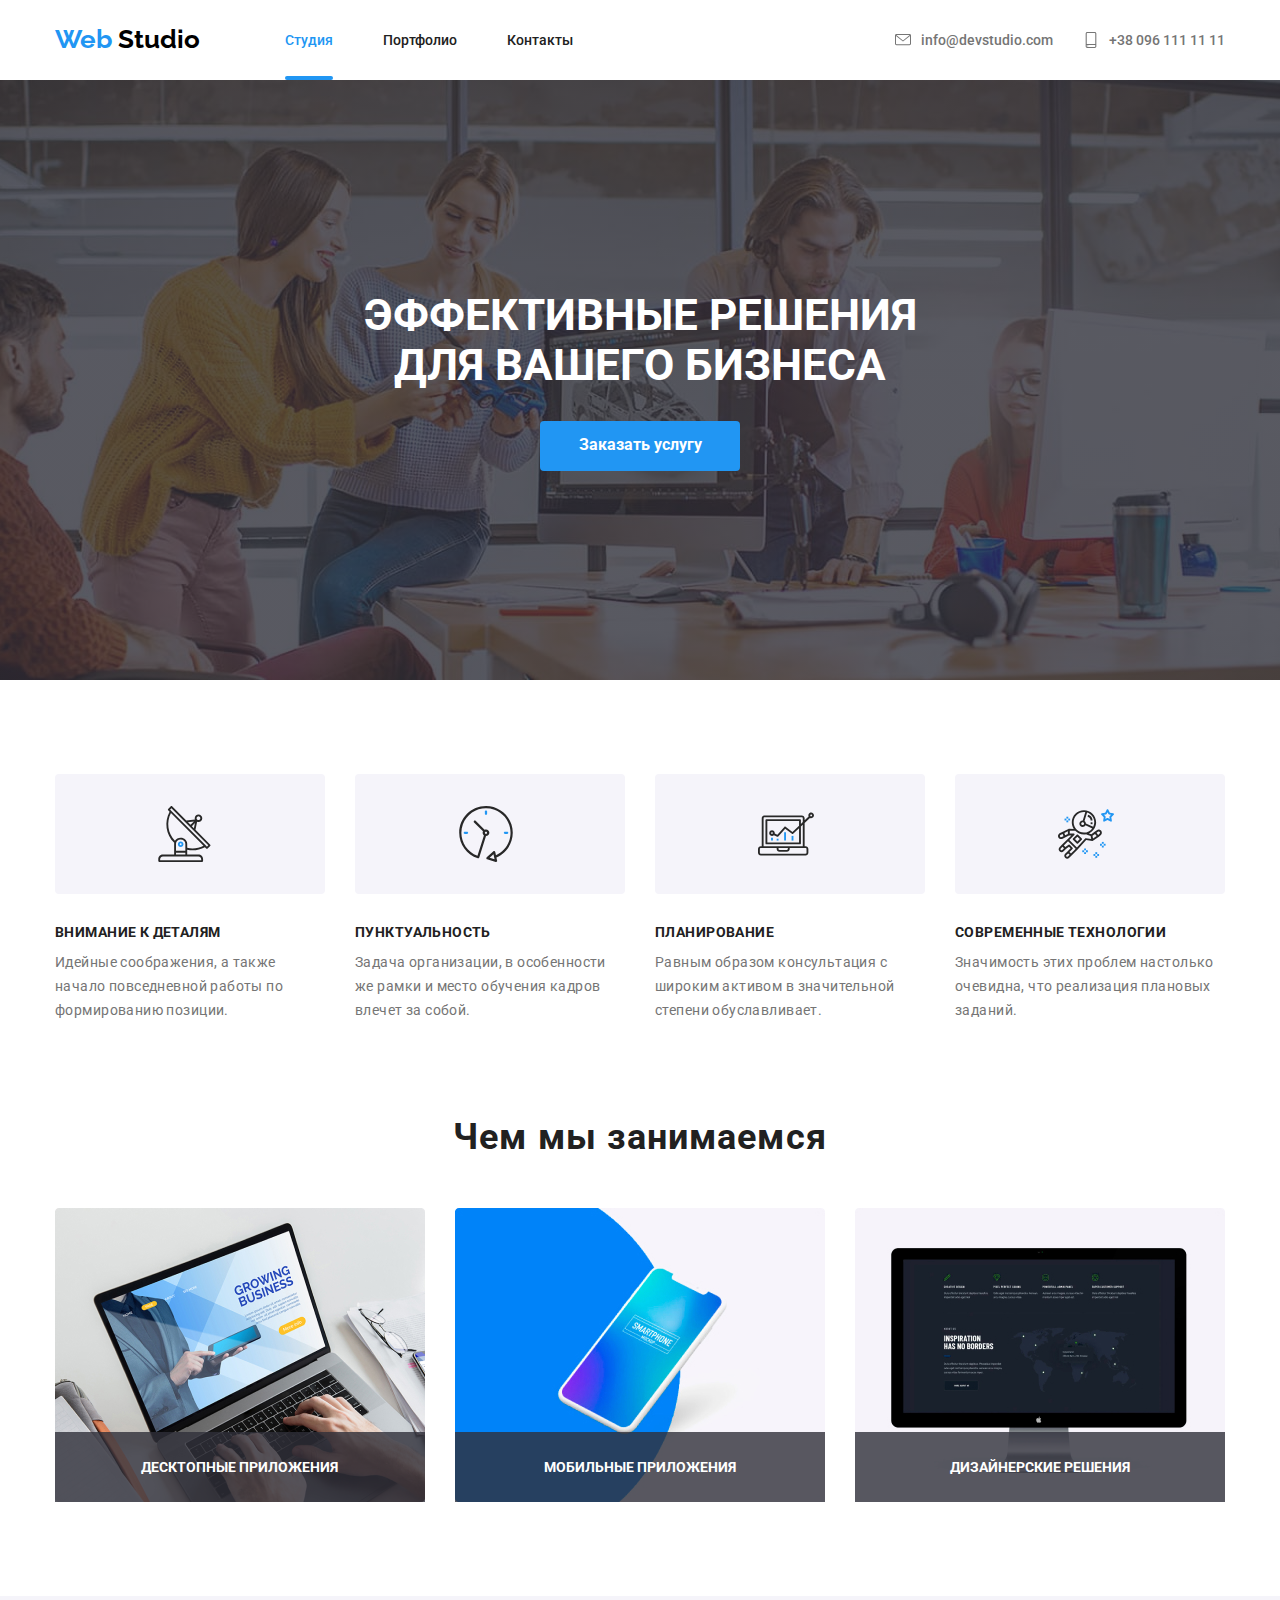
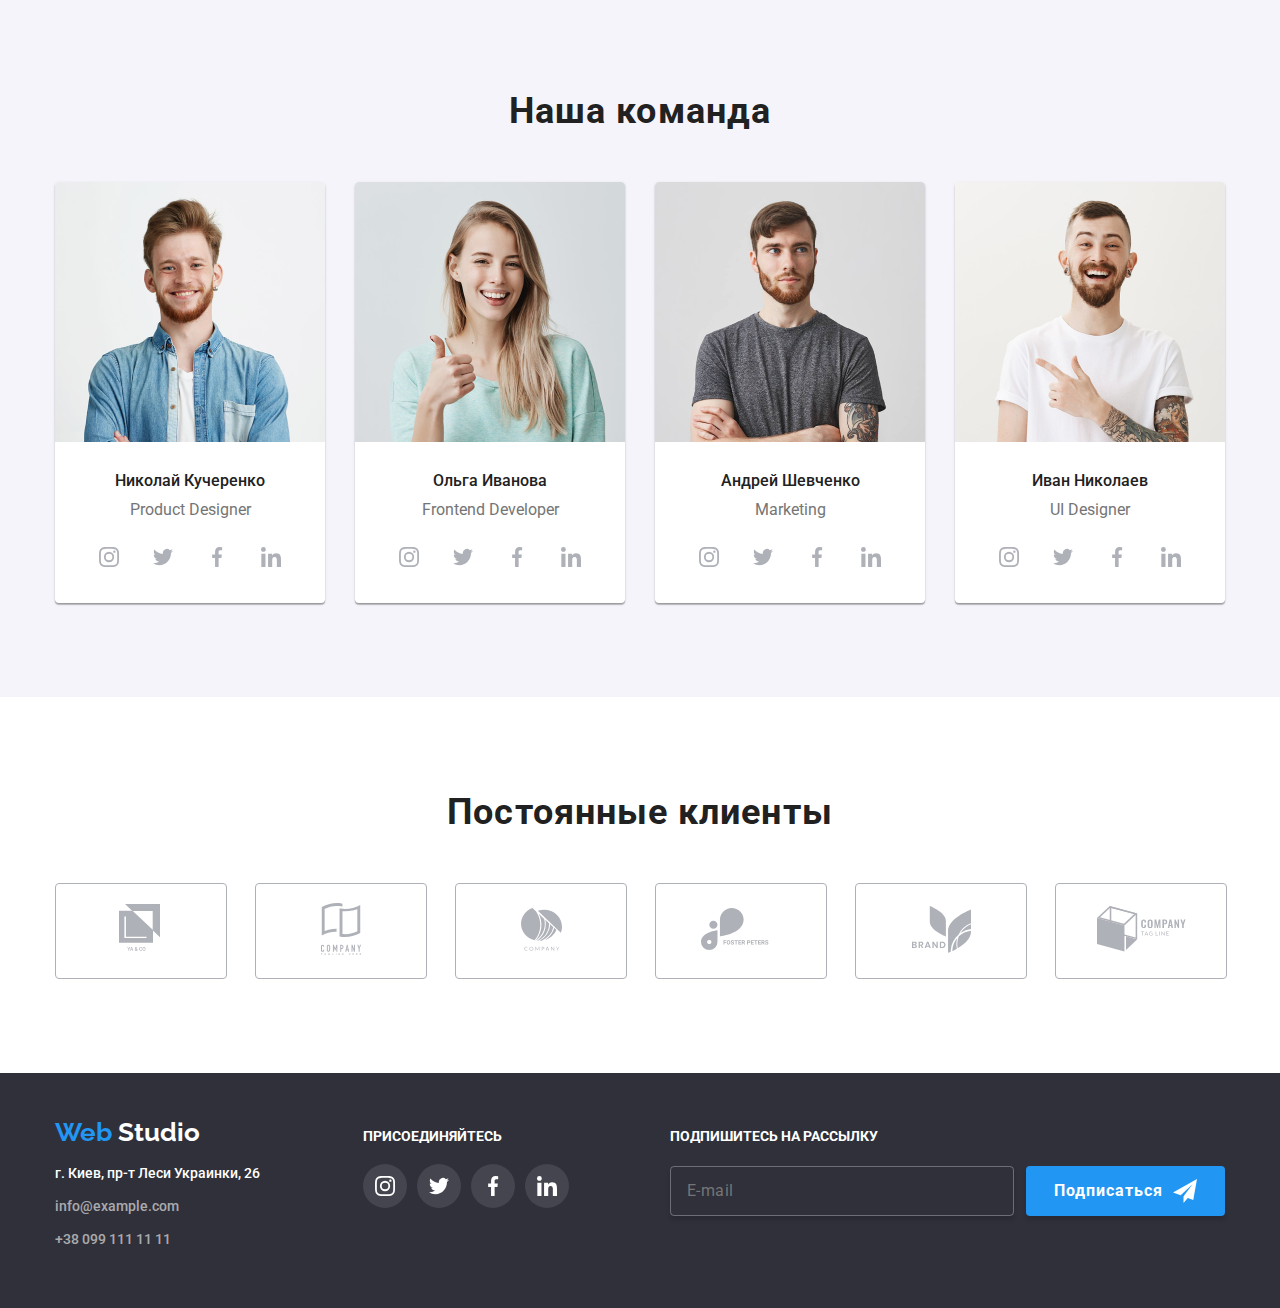
==== commit 858d9da5: "js-included" ====
--- a/index.html
+++ b/index.html
@@ -52,7 +52,7 @@
       <section>
         <div class="mainimage">
           <h1>эффективные решения для вашего бизнеса</h1>
-          <button>
+          <button data-modal-open>
             Заказать услугу
           </button>
         </div>
@@ -327,11 +327,11 @@
           </ul>
         </div>
       </section>
-      <div class="backdrop is-hidden">
+      <div class="backdrop is-hidden" data-modal>
         <form action="" method="get">
           <div role="group" class="modal-group">
             <div class="close-button-div">
-              <a href="/index.html" class="close-button">
+              <a href="/index.html" class="close-button" data-modal-close>
                 <svg class="close-icon">
                   <use href="./img/sprite.svg#close-icon"></use>
                 </svg>
@@ -458,5 +458,6 @@
         </div>
       </div>
     </footer>
+    <script src="./js/modal.js"></script>
   </body>
 </html>
--- a/css/styles.css
+++ b/css/styles.css
@@ -676,25 +676,25 @@
   position: absolute;
   top: 4px;
   left: 0px;
-  border: 1px solid var(--main-color);
+  border: 1px solid var(--title-color);
   border-radius: 2px;
-  fill: none;
   transition: fill var(--transition-fuction),
-    background var(--transition-fuction);
+    background var(--transition-fuction) ? border var(var(--transition-fuction));
 }
 .modal-check > input:checked + .checkbox-icon {
   fill: var(--white-color);
   background: var(--main-color);
+  border: 1px solid var(--main-color);
 }
 .modal-check > a {
   text-decoration: underline;
   color: var(--main-color);
 }
-/* .is-hidden {
+.is-hidden {
   opacity: 0;
   visibility: hidden;
   pointer-events: none;
 }
 .is-hidden .modal-group {
-  transform: scale(0.2); */
-}
+  transform: scale(0.2);
+}
